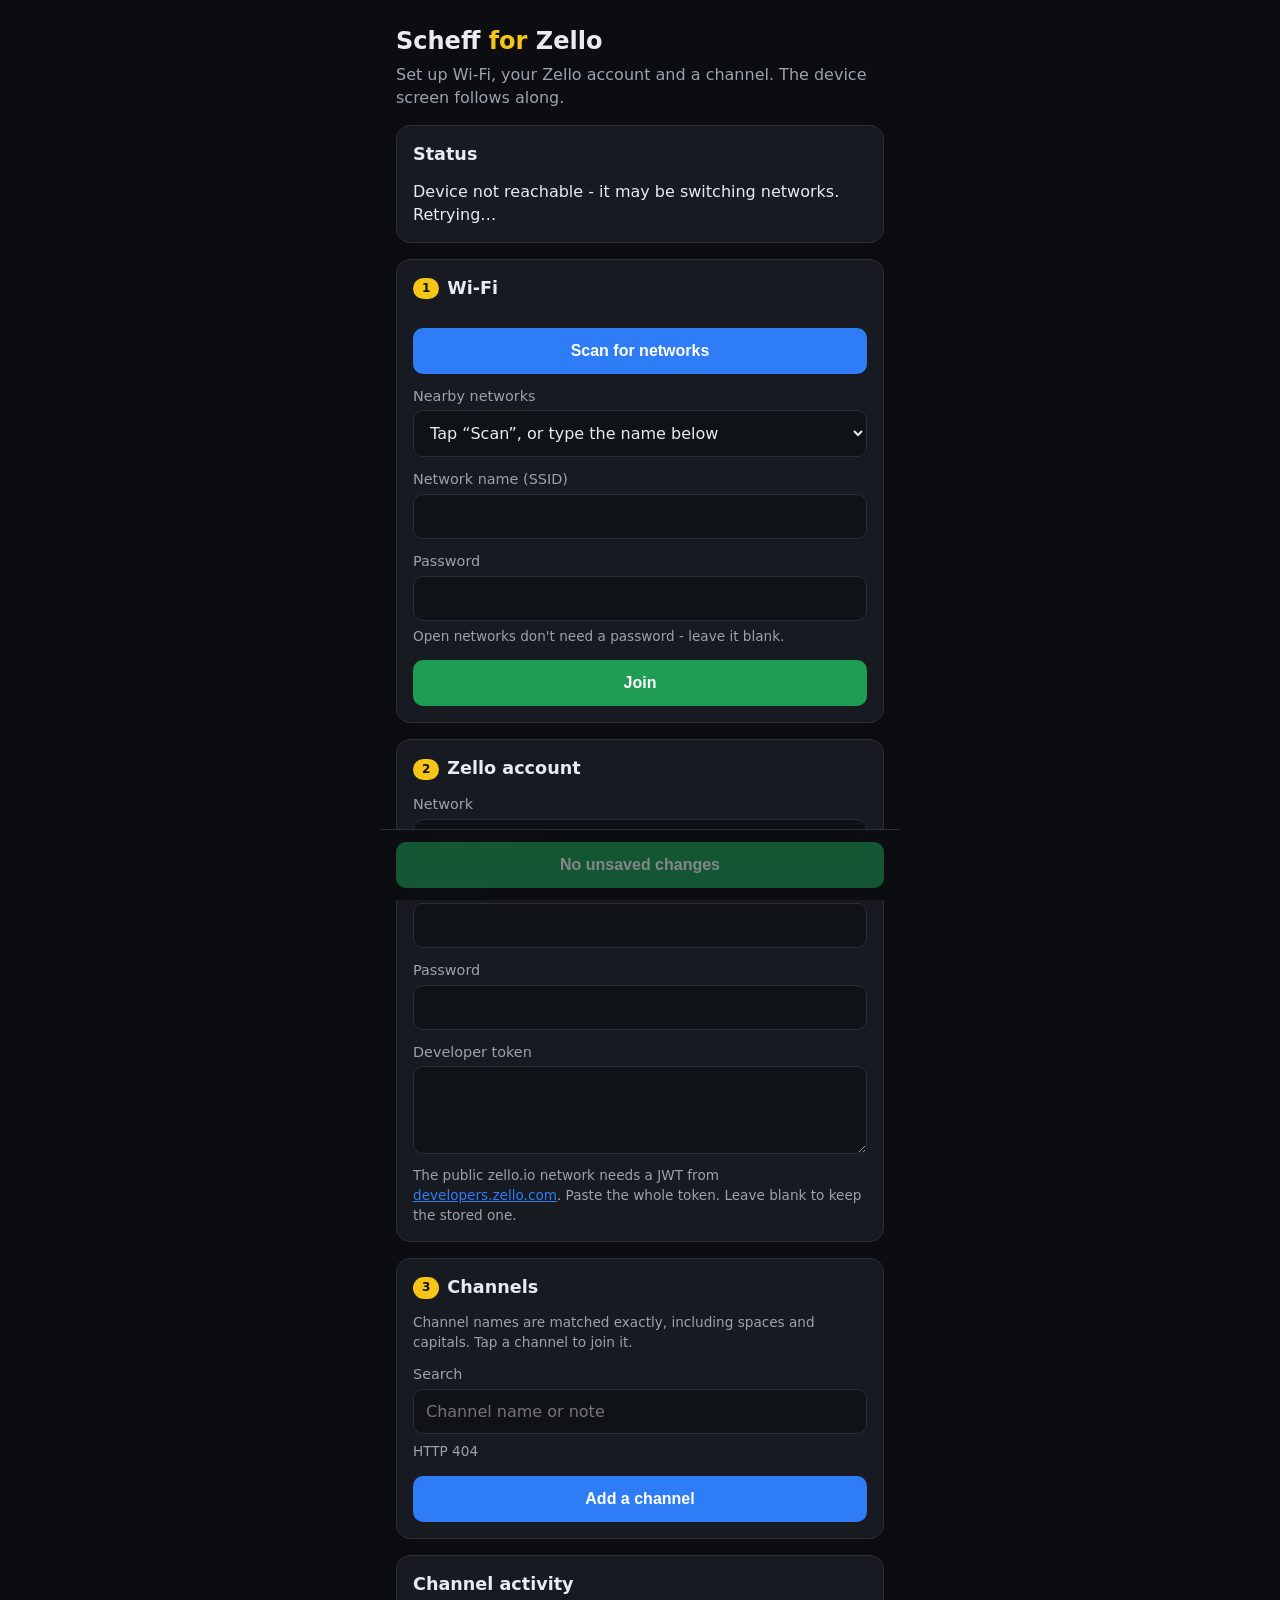
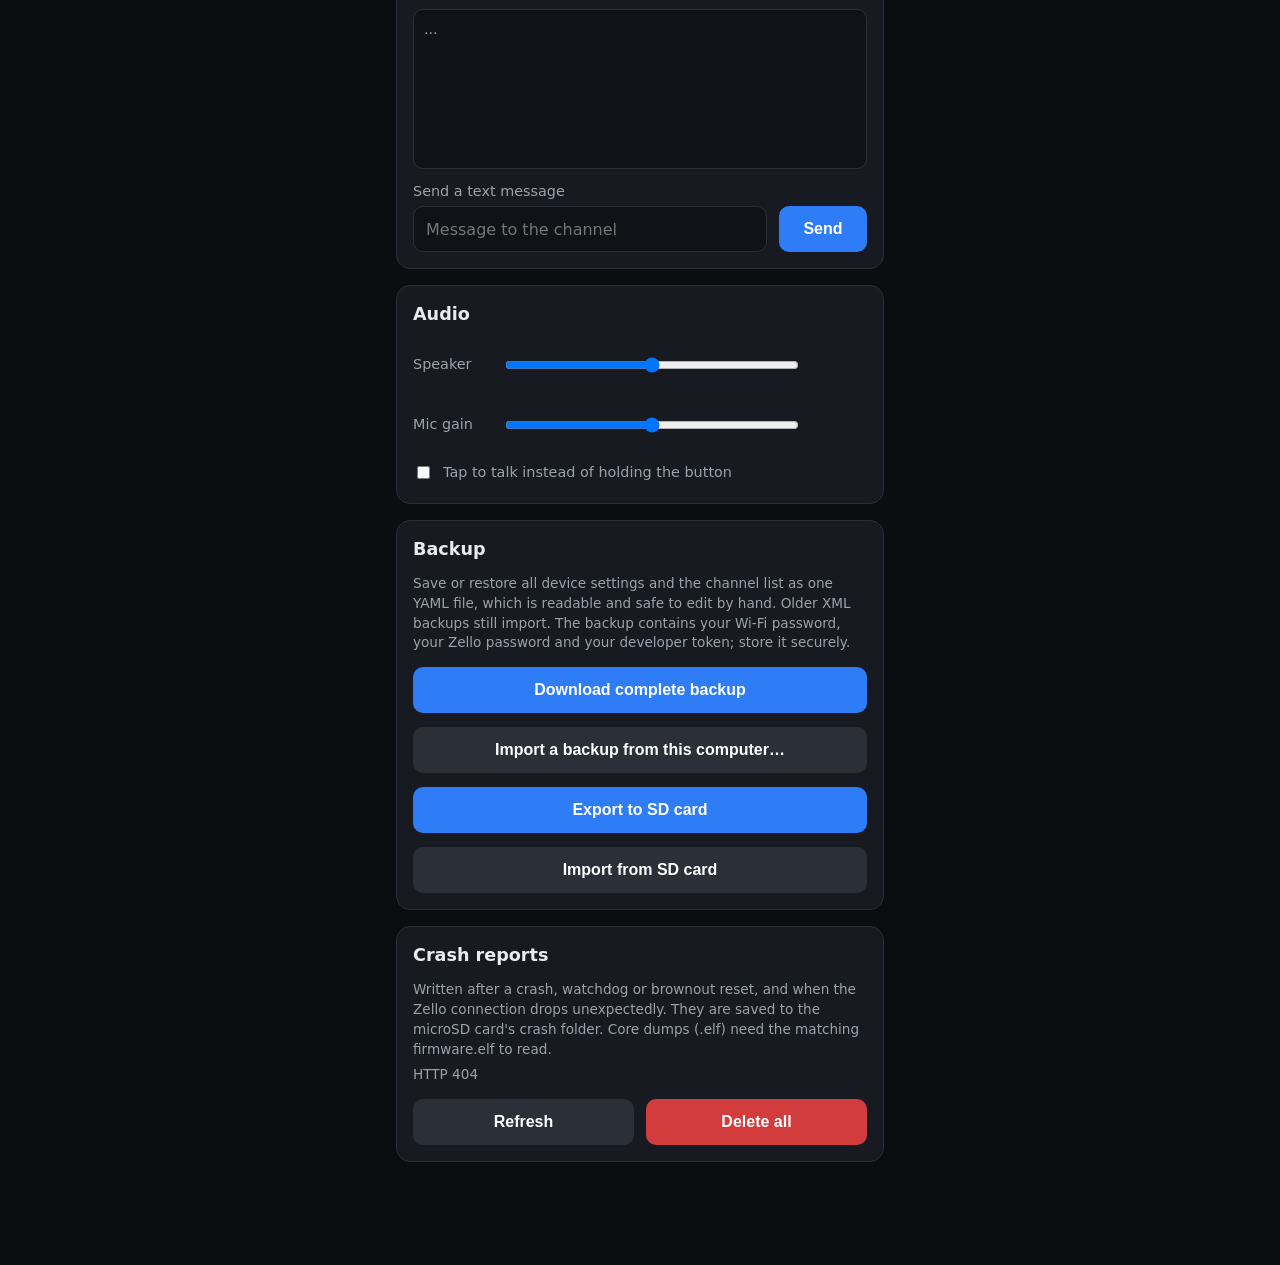
==== main/web/index.html @ 48be029a "Download and delete crash reports from the web config Co-authored-by: Copilot <223556219+Copilot@use" ====
<!doctype html>
<html lang="en">
<head>
<meta charset="utf-8">
<meta name="viewport" content="width=device-width,initial-scale=1">
<title>Scheff for Zello</title>
<style>
:root{--bg:#0b0d10;--panel:#171a20;--line:#2a2f38;--text:#e8ebef;--muted:#9aa3ad;--accent:#f5c518;--link:#2f7df6;--go:#1f9d55;--stop:#d23c3c;--warn:#e0a526}
*{box-sizing:border-box}
body{margin:0;background:var(--bg);color:var(--text);font:16px/1.45 system-ui,-apple-system,Segoe UI,Roboto,sans-serif}
main{max-width:520px;margin:0 auto;padding:16px}
h1{font-size:1.5rem;margin:.5rem 0 .25rem}
h1 span{color:var(--accent)}
h2{font-size:1.1rem;margin:0 0 .75rem;display:flex;gap:.5rem;align-items:center}
.sub{color:var(--muted);margin:0 0 1rem}
section{background:var(--panel);border:1px solid var(--line);border-radius:14px;padding:16px;margin:0 0 16px}
label{display:block;color:var(--muted);font-size:.9rem;margin:.75rem 0 .25rem}
input,select,textarea{width:100%;padding:12px;border-radius:10px;border:1px solid var(--line);background:#0f1216;color:var(--text);font-size:1rem;font-family:inherit}
textarea{min-height:88px;resize:vertical;font-family:ui-monospace,SFMono-Regular,Menlo,monospace;font-size:.85rem}
button{width:100%;padding:14px;margin-top:14px;border:0;border-radius:10px;font-size:1rem;font-weight:600;color:#fff;background:var(--link);cursor:pointer}
button.go{background:var(--go)}
button.plain{background:#2a2f38}
button.stop{background:var(--stop)}
button:disabled{opacity:.5;cursor:default}
.hint{color:var(--muted);font-size:.85rem;margin:.35rem 0 0}
.hint a{color:var(--link)}
.msg{margin-top:12px;padding:10px 12px;border-radius:10px;font-size:.95rem;display:none}
.msg.show{display:block}
.ok{background:#12351f;color:#7ee2a8}.err{background:#3a1515;color:#ff9b9b}.busy{background:#1b2740;color:#9cc2ff}
.step{font-size:.75rem;font-weight:700;color:#111;background:var(--accent);border-radius:99px;padding:2px 9px}
.done .step{background:var(--go);color:#fff}
.row{display:flex;justify-content:space-between;gap:12px;padding:4px 0;border-bottom:1px solid var(--line)}
.row:last-child{border:0}.row span:first-child{color:var(--muted)}
.chan{display:flex;justify-content:space-between;align-items:center;gap:10px;padding:10px 0;border-bottom:1px solid var(--line)}
.chan:last-child{border:0}.chan b{display:block}.chan small{color:var(--muted);display:block}
.chan button{width:auto;margin:0;padding:8px 14px;font-size:.9rem}
.chan .acts{display:flex;gap:8px;flex:none}
.chan button.star{background:none;border:1px solid var(--line);color:var(--muted);font-size:1.1rem;padding:6px 10px}
.chan button.star.on{color:var(--accent);border-color:var(--accent)}
.chan.fav b{color:var(--accent)}
.chan.cur{border-left:3px solid var(--accent);padding-left:8px}
#clist{margin-top:8px}
#cform{display:none;border-top:1px solid var(--line);margin-top:12px;padding-top:4px}
#log{background:#0f1216;border:1px solid var(--line);border-radius:10px;padding:10px;margin-top:8px;height:160px;overflow-y:auto;white-space:pre-wrap;font-size:.85rem;color:var(--muted)}
.two{display:flex;gap:12px}.two>*{flex:1}
.inline{display:flex;gap:10px;align-items:center;margin-top:14px}
.inline input[type=range]{flex:1}
.inline span{width:3.5rem;text-align:right;color:var(--muted);font-size:.9rem}
.check{display:flex;gap:10px;align-items:center;margin-top:14px;color:var(--muted);font-size:.9rem}
.check input{width:auto}
/* One Save for the account and audio, pinned to the bottom of the screen. */
#savebar{position:sticky;bottom:0;margin:0 -16px;padding:12px 16px calc(12px + env(safe-area-inset-bottom));background:rgba(11,13,16,.94);border-top:1px solid var(--line);backdrop-filter:blur(6px)}
#savebar button{margin-top:0}
#savebar .msg{margin:0 0 10px}
</style>
</head>
<body>
<main>
<h1>Scheff <span>for</span> Zello</h1>
<p class="sub">Set up Wi-Fi, your Zello account and a channel. The device screen follows along.</p>

<section id="s-status">
  <h2>Status</h2>
  <div id="status">Loading…</div>
</section>

<section id="s-wifi">
  <h2><span class="step">1</span> Wi-Fi</h2>
  <button id="scan" type="button">Scan for networks</button>
  <label for="nets">Nearby networks</label>
  <select id="nets"><option value="">Tap “Scan”, or type the name below</option></select>
  <label for="ssid">Network name (SSID)</label>
  <input id="ssid" maxlength="32" autocapitalize="off" autocomplete="off">
  <label for="wpass">Password</label>
  <input id="wpass" maxlength="64" autocapitalize="off" autocomplete="off">
  <p class="hint">Open networks don't need a password - leave it blank.</p>
  <button id="join" class="go" type="button">Join</button>
  <div id="wmsg" class="msg"></div>
</section>

<section id="s-acct">
  <h2><span class="step">2</span> Zello account</h2>
  <label for="network">Network</label>
  <select id="network">
    <option value="consumer">Zello (zello.io)</option>
    <option value="work">Zello Work</option>
  </select>
  <label for="user">Username</label>
  <input id="user" maxlength="32" autocapitalize="off" autocomplete="username">
  <label for="apass">Password</label>
  <input id="apass" type="password" maxlength="64" autocapitalize="off" autocomplete="current-password">
  <div id="tokwrap">
    <label for="token">Developer token</label>
    <textarea id="token" maxlength="1023" autocapitalize="off" autocomplete="off" spellcheck="false"></textarea>
    <p class="hint">The public zello.io network needs a JWT from
      <a href="https://developers.zello.com" target="_blank" rel="noreferrer">developers.zello.com</a>.
      Paste the whole token. Leave blank to keep the stored one.</p>
  </div>
  <div id="workwrap">
    <label for="wnet">Zello Work network name</label>
    <input id="wnet" maxlength="47" autocapitalize="off" autocomplete="off" placeholder="the subdomain of your network">
  </div>
</section>

<section id="s-chan">
  <h2><span class="step">3</span> Channels</h2>
  <p class="hint">Channel names are matched exactly, including spaces and capitals. Tap a channel to join it.</p>
  <label for="q">Search</label>
  <input id="q" type="search" maxlength="24" autocomplete="off" placeholder="Channel name or note">
  <div id="clist"></div>
  <button id="add" type="button">Add a channel</button>
  <div id="cform">
    <h2 id="cftitle">Edit channel</h2>
    <label for="f-name">Channel name</label>
    <input id="f-name" maxlength="64" autocapitalize="off" autocomplete="off" placeholder="e.g. My Channel">
    <label for="f-desc">Note (optional)</label>
    <input id="f-desc" maxlength="63" placeholder="Only shown here">
    <p class="hint">Save at the bottom of the page keeps it; Close drops the change.</p>
    <button id="f-del" class="stop" type="button">Delete</button>
  </div>
  <div id="cmsg" class="msg"></div>
</section>

<section id="s-live">
  <h2>Channel activity</h2>
  <div id="log">…</div>
  <label for="text">Send a text message</label>
  <div class="two">
    <input id="text" maxlength="200" placeholder="Message to the channel">
    <button id="send" type="button" style="margin-top:0;flex:0 0 5.5rem">Send</button>
  </div>
  <div id="lmsg" class="msg"></div>
</section>

<section id="s-audio">
  <h2>Audio</h2>
  <div class="inline"><label for="vol" style="margin:0;width:5rem">Speaker</label><input id="vol" type="range" min="0" max="100"><span id="volv"></span></div>
  <div class="inline"><label for="gain" style="margin:0;width:5rem">Mic gain</label><input id="gain" type="range" min="0" max="42"><span id="gainv"></span></div>
  <label class="check"><input id="latch" type="checkbox"> Tap to talk instead of holding the button</label>
</section>

<section id="s-backup">
  <h2>Backup</h2>
  <p class="hint">Save or restore all device settings and the channel list as one YAML file, which is readable and safe to edit by hand. Older XML backups still import. The backup contains your Wi-Fi password, your Zello password and your developer token; store it securely.</p>
  <button id="dl" type="button">Download complete backup</button>
  <button id="up" class="plain" type="button">Import a backup from this computer…</button>
  <input id="upfile" type="file" accept=".yaml,.yml,.xml,application/yaml,text/yaml,application/xml,text/xml" hidden>
  <button id="sdx" type="button">Export to SD card</button>
  <button id="sdi" class="plain" type="button">Import from SD card</button>
  <div id="bmsg" class="msg"></div>
</section>

<section id="s-crash">
  <h2>Crash reports</h2>
  <p class="hint">Written after a crash, watchdog or brownout reset, and when the Zello connection drops unexpectedly. They are saved to the microSD card's crash folder. Core dumps (.elf) need the matching firmware.elf to read.</p>
  <div id="crashinfo"></div>
  <div id="crashlist"></div>
  <div class="two">
    <button id="crashref" class="plain" type="button">Refresh</button>
    <button id="crashdel" class="stop" type="button">Delete all</button>
  </div>
  <div id="xmsg" class="msg"></div>
</section>
<div id="savebar">
  <div id="smsg" class="msg"></div>
  <button id="save" class="go" type="button" disabled>No unsaved changes</button>
</div>
</main>
<script>
const $=id=>document.getElementById(id);
let joining=false,filled=false,audioFilled=false;
// Unsaved edits per group: Save sends only those, so a volume change does not
// make the device sign in to Zello again.
const dirty={account:false,audio:false,channel:false};
function restored(j,where){
  const parts=[];
  if(j.settings)parts.push('all settings');
  if(j.channels)parts.push(j.count+' channels');
  return (parts.length?'Restored '+parts.join(' and '):'Nothing changed')+(where||'')+'.'+
    (j.settings&&!j.channels?' The channel list was left as it was.':'')+
    (!j.settings&&j.channels?' Settings were left as they were.':'');
}
function msg(el,cls,text){el.className='msg show '+cls;el.textContent=text}
function row(k,v){return '<div class="row"><span>'+k+'</span><span>'+v+'</span></div>'}
function esc(s){return String(s).replace(/[&<>"]/g,c=>({'&':'&amp;','<':'&lt;','>':'&gt;','"':'&quot;'}[c]))}
async function api(path,body){
  const r=await fetch(path,body?{method:'POST',headers:{'Content-Type':'application/json'},body:JSON.stringify(body)}:{});
  const j=await r.json().catch(()=>({}));
  if(!r.ok) throw new Error(j.error||('HTTP '+r.status));
  return j;
}
const ZSTATE={offline:'offline',connecting:'connecting…',signing_in:'signing in…',online:'online',failed:'sign-in failed'};
function showNetworkFields(){
  const work=$('network').value==='work';
  $('tokwrap').style.display=work?'none':'block';
  $('workwrap').style.display=work?'block':'none';
}
$('network').onchange=showNetworkFields;
async function refresh(){
  let s;
  try{s=await api('/api/status')}catch(e){$('status').textContent='Device not reachable - it may be switching networks. Retrying…';return}
  const w=s.wifi,a=s.account,z=s.zello;
  $('status').innerHTML=
    row('Wi-Fi',w.connected?esc(w.ssid)+' ('+esc(w.ip)+')':(w.ssid?'connecting to '+esc(w.ssid)+'…':'not set up'))+
    row('Account',a.username?esc(a.username)+' on '+(a.network==='work'?'Zello Work':'zello.io'):'not set')+
    row('Zello',ZSTATE[z.state]+(z.error&&z.state!=='online'?' - '+esc(z.error):''))+
    row('Channel',z.channel?esc(z.channel)+(z.state==='online'?' ('+z.users_online+' listening)':''):'none')+
    row('Talking',z.talking?'you are transmitting':z.receiving?esc(z.talker)+' is talking':'nobody')+
    row('Channels saved',s.channels)+
    (s.ap.active?row('Setup hotspot',esc(s.ap.ssid)):'');
  $('s-wifi').classList.toggle('done',!!w.ssid);
  $('s-acct').classList.toggle('done',!!(a.username&&a.has_password&&(a.network==='work'?a.work_network:a.has_token)));
  $('s-chan').classList.toggle('done',!!z.channel);
  if(!filled&&!dirty.account){
    filled=true;
    if(w.ssid)$('ssid').value=w.ssid;
    $('network').value=a.network;$('user').value=a.username||'';$('wnet').value=a.work_network||'';
    if(a.has_password)$('apass').placeholder='(saved - leave blank to keep)';
    if(a.has_token)$('token').placeholder='(saved - leave blank to keep)';
    showNetworkFields();
  }
  if(!audioFilled&&!dirty.audio){
    audioFilled=true;
    $('vol').value=s.audio.volume;$('volv').textContent=s.audio.volume+'%';
    $('gain').value=s.audio.mic_gain;$('gainv').textContent=s.audio.mic_gain+' dB';
    $('latch').checked=s.audio.ptt_latch;
  }
  const j=s.join;
  if(j.state==='joining'){msg($('wmsg'),'busy','Connecting to '+j.ssid+'…')}
  else if(joining&&j.state==='ok'){joining=false;msg($('wmsg'),'ok','Connected! The device is restarting. Reconnect to your Wi-Fi, then open http://'+w.ip)}
  else if(joining&&j.state==='failed'){joining=false;msg($('wmsg'),'err',j.msg)}
  $('join').disabled=j.state==='joining';
}
async function refreshLog(){
  try{const j=await api('/api/log');
    const el=$('log'),bottom=el.scrollTop+el.clientHeight>=el.scrollHeight-8;
    el.textContent=j.log||'Channel activity shows up here.';
    if(bottom)el.scrollTop=el.scrollHeight;
  }catch(e){}
}
$('scan').onclick=async()=>{
  const b=$('scan');b.disabled=true;b.textContent='Scanning…';
  try{
    const nets=await api('/api/scan'),sel=$('nets');
    sel.innerHTML='<option value="">'+nets.length+' networks found - choose one</option>'+
      nets.map(n=>'<option value="'+esc(n.ssid)+'">'+esc(n.ssid)+' ('+n.rssi+' dBm, '+(n.secure?'secured':'open')+')</option>').join('');
  }catch(e){alert('Scan failed: '+e.message)}
  b.disabled=false;b.textContent='Scan again';
};
$('nets').onchange=e=>{if(e.target.value){$('ssid').value=e.target.value;$('wpass').value='';$('wpass').focus()}};
$('join').onclick=async()=>{
  const ssid=$('ssid').value.trim();
  if(!ssid){msg($('wmsg'),'err','Enter a network name first, or scan.');return}
  try{await api('/api/wifi',{ssid,pass:$('wpass').value});joining=true;msg($('wmsg'),'busy','Connecting to '+ssid+'…')}
  catch(e){msg($('wmsg'),'err',e.message)}
};
// ---- save ----
function saveButton(){
  const any=dirty.account||dirty.audio||dirty.channel,b=$('save');
  b.disabled=!any;b.textContent=any?'Save settings':'No unsaved changes';
}
function markDirty(group){dirty[group]=true;$('smsg').className='msg';saveButton()}
function markClean(){dirty.account=dirty.audio=dirty.channel=false;saveButton()}
['network','user','apass','token','wnet'].forEach(id=>{$(id).addEventListener('input',()=>markDirty('account'));
  $(id).addEventListener('change',()=>markDirty('account'))});
$('save').onclick=async()=>{
  const b=$('save');
  const cname=$('f-name').value.trim();
  if(dirty.channel&&!cname){msg($('smsg'),'err','Give the channel a name, or close it.');$('f-name').focus();return}
  b.disabled=true;b.textContent='Saving…';
  const done=[];
  try{
    if(dirty.audio){
      await api('/api/audio',{volume:+$('vol').value,mic_gain:+$('gain').value,ptt_latch:$('latch').checked});
      dirty.audio=false;done.push('Audio saved.');
    }
    if(dirty.account){
      await api('/api/account',{network:$('network').value,username:$('user').value.trim(),password:$('apass').value,
        auth_token:$('token').value.trim(),work_network:$('wnet').value.trim()});
      dirty.account=false;done.push('Account saved; the device is signing in to Zello.');
      $('apass').value='';$('token').value='';filled=false;
    }
    if(dirty.channel){
      const isNew=!editing;
      await api('/api/channels',{orig_name:editing?editing.name:'',name:cname,desc:$('f-desc').value.trim()});
      // Adding one by hand means you want to be in it.
      if(isNew)await api('/api/channels/join',{name:cname});
      dirty.channel=false;done.push((isNew?'Added and joining ':'Saved channel ')+cname+'.');
      closeForm();$('q').value='';loadChannels();
    }
    markClean();msg($('smsg'),'ok',done.join(' '));refresh();
  }catch(e){
    // Whatever did save is no longer dirty; the rest stays for another try.
    msg($('smsg'),'err',(done.length?done.join(' ')+' ':'')+e.message);
    b.disabled=false;b.textContent='Save settings';
  }
};
// ---- channels ----
// The channel form is open for `editing` (null: a new channel) while formOpen.
let channels=[],editing=null,formOpen=false;
function renderChannels(){
  const q=$('q').value.trim();
  $('clist').innerHTML=channels.length?channels.map((c,i)=>
      '<div class="chan'+(c.favorite?' fav':'')+(c.current?' cur':'')+'"><div><b>'+esc(c.name)+'</b><small>'+
      (c.current?'current channel':c.favorite?'favorite':'channel')+(c.uses?' - joined '+c.uses+'&times;':'')+
      (c.desc?' - '+esc(c.desc):'')+'</small></div><div class="acts">'+
      '<button class="star'+(c.favorite?' on':'')+'" data-f="'+i+'" type="button" title="'+(c.favorite?'Unfavorite':'Favorite')+'">'+
      (c.favorite?'&#9733;':'&#9734;')+'</button>'+
      '<button class="go" data-j="'+i+'" type="button">Join</button>'+
      '<button class="plain" data-i="'+i+'" type="button">'+(formOpen&&editing&&editing.name===c.name?'Close':'Edit')+
      '</button></div></div>').join('')
    :'<p class="hint">'+(q?'No channels match “'+esc(q)+'”.':'No channels yet. Tap “Add a channel”.')+'</p>';
}
async function loadChannels(){
  const q=$('q').value.trim();
  $('clist').innerHTML='<p class="hint">Loading…</p>';
  try{channels=await api('/api/channels'+(q?'?q='+encodeURIComponent(q):''))}
  catch(e){$('clist').innerHTML='<p class="hint">'+esc(e.message)+'</p>';return}
  renderChannels();
}
function openForm(c){
  editing=c;formOpen=true;$('cform').style.display='block';$('cftitle').textContent=c?'Edit channel':'New channel';
  $('f-name').value=c?c.name:'';$('f-desc').value=c?c.desc:'';
  $('f-del').style.display=c?'block':'none';$('cmsg').className='msg';$('f-name').focus();
  dirty.channel=!c;saveButton();  // a new channel is unsaved from the start
  $('add').textContent=c?'Add a channel':'Close';renderChannels();
}
// Closing drops whatever the form held.
function closeForm(){
  editing=null;formOpen=false;$('cform').style.display='none';
  dirty.channel=false;saveButton();$('add').textContent='Add a channel';renderChannels();
}
['f-name','f-desc'].forEach(id=>$(id).addEventListener('input',()=>markDirty('channel')));
$('clist').onclick=async e=>{
  const edit=e.target.closest('button[data-i]');
  if(edit){const c=channels[+edit.dataset.i];(formOpen&&editing&&editing.name===c.name)?closeForm():openForm(c);return}
  const join=e.target.closest('button[data-j]');
  if(join){
    const c=channels[+join.dataset.j];
    try{await api('/api/channels/join',{name:c.name});msg($('cmsg'),'ok','Joining '+c.name+'…');refresh();loadChannels()}
    catch(err){msg($('cmsg'),'err',err.message)}
    return;
  }
  const fav=e.target.closest('button[data-f]');if(!fav)return;
  const c=channels[+fav.dataset.f];
  try{await api('/api/channels/favorite',{name:c.name,favorite:!c.favorite});loadChannels()}
  catch(err){msg($('cmsg'),'err',err.message)}
};
let qTimer;
$('q').oninput=()=>{clearTimeout(qTimer);qTimer=setTimeout(()=>{closeForm();loadChannels()},300)};
$('add').onclick=()=>(formOpen&&!editing)?closeForm():openForm(null);
$('f-del').onclick=async()=>{
  if(!editing||!confirm('Delete '+editing.name+' from your channels?'))return;
  try{await api('/api/channels/delete',{name:editing.name});msg($('cmsg'),'ok','Deleted '+editing.name+'.');closeForm();loadChannels()}
  catch(e){msg($('cmsg'),'err',e.message)}
};
// ---- text ----
async function sendText(){
  const text=$('text').value.trim();
  if(!text)return;
  try{await api('/api/text',{text});$('text').value='';$('lmsg').className='msg';refreshLog()}
  catch(e){msg($('lmsg'),'err',e.message)}
}
$('send').onclick=sendText;
$('text').onkeydown=e=>{if(e.key==='Enter')sendText()};
// ---- audio ----
$('vol').oninput=()=>{$('volv').textContent=$('vol').value+'%';markDirty('audio')};
$('gain').oninput=()=>{$('gainv').textContent=$('gain').value+' dB';markDirty('audio')};
$('latch').onchange=()=>markDirty('audio');
// ---- backup ----
$('dl').onclick=()=>{location.href='/api/export'};
$('up').onclick=()=>$('upfile').click();
$('upfile').onchange=async e=>{
  const f=e.target.files[0];e.target.value='';
  if(!f||!confirm('Restore settings and replace the channel list from '+f.name+'?'))return;
  msg($('bmsg'),'busy','Importing '+f.name+'…');
  try{const r=await fetch('/api/import',{method:'POST',headers:{'Content-Type':'application/yaml'},body:await f.text()});
    const j=await r.json();if(!r.ok)throw new Error(j.error||'Import failed');
    const done=restored(j);
    msg($('bmsg'),'ok',done+(j.reconnecting?' The device is reconnecting to the restored Wi-Fi network.':''));
    markClean();filled=false;audioFilled=false;refresh();loadChannels()}
  catch(e){msg($('bmsg'),'err',e.message)}
};
$('sdx').onclick=async()=>{
  msg($('bmsg'),'busy','Writing to the SD card…');
  try{const j=await api('/api/sd/export',{});msg($('bmsg'),'ok','Exported all settings and '+j.count+' channels to '+j.path+' on the SD card.')}
  catch(e){msg($('bmsg'),'err',e.message)}
};
$('sdi').onclick=async()=>{
  if(!confirm('Restore settings and replace the channel list from the SD card backup?'))return;
  msg($('bmsg'),'busy','Reading the SD card…');
  try{const j=await api('/api/sd/import',{});
    const done=restored(j,' from the SD card');
    msg($('bmsg'),'ok',done+(j.reconnecting?' The device is reconnecting to the restored Wi-Fi network.':''));
    markClean();filled=false;audioFilled=false;refresh();loadChannels()}
  catch(e){msg($('bmsg'),'err',e.message)}
};
// ---- crash reports ----
async function loadCrash(){
  $('crashlist').innerHTML='<p class="hint">Loading…</p>';
  try{const j=await api('/api/crash');
    $('crashinfo').innerHTML=row('Last reset',esc(j.last_reset));
    const files=j.files.sort((a,b)=>b.name.localeCompare(a.name));
    $('crashlist').innerHTML=files.length?files.map(f=>
      '<div class="chan"><div><b>'+esc(f.name)+'</b><small>'+(f.size>=1024?Math.round(f.size/1024)+' KB':f.size+' bytes')+'</small></div><div class="acts">'+
      '<a href="/api/crash/file?name='+encodeURIComponent(f.name)+'" download="'+esc(f.name)+'"><button class="go" type="button">Download</button></a>'+
      '</div></div>').join(''):'<p class="hint">'+(j.sd?'No reports.':'No microSD card found.')+'</p>';
  }catch(e){$('crashlist').innerHTML='<p class="hint">'+esc(e.message)+'</p>'}
}
$('crashref').onclick=loadCrash;
$('crashdel').onclick=async()=>{
  if(!confirm('Delete every crash report?'))return;
  try{const j=await api('/api/crash/delete',{});msg($('xmsg'),'ok','Deleted '+j.deleted+' file'+(j.deleted===1?'':'s')+'.');loadCrash()}
  catch(e){msg($('xmsg'),'err',e.message)}
};
showNetworkFields();
loadChannels();
loadCrash();
refresh();setInterval(refresh,2000);
refreshLog();setInterval(refreshLog,2000);
</script>
</body>
</html>
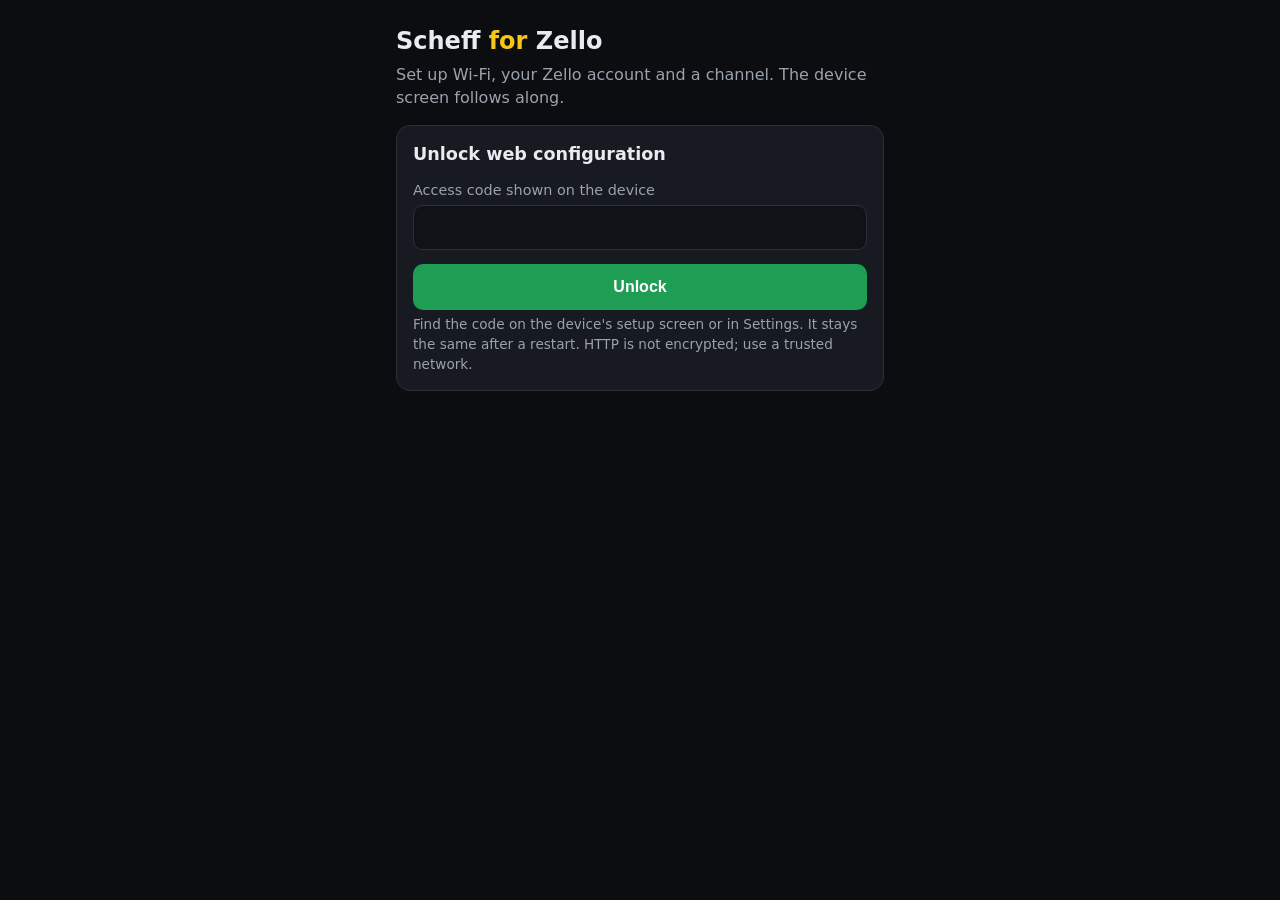
==== commit 2393a524: "Settings: atomic updates and durable storage; web config hardening Settings change through settings_" ====
--- a/main/web/index.html
+++ b/main/web/index.html
@@ -59,6 +59,20 @@
 <h1>Scheff <span>for</span> Zello</h1>
 <p class="sub">Set up Wi-Fi, your Zello account and a channel. The device screen follows along.</p>
 
+<section id="access">
+  <h2>Unlock web configuration</h2>
+  <form id="unlock-form">
+    <label for="access-code">Access code shown on the device</label>
+    <input id="access-code" type="password" inputmode="numeric" minlength="10" maxlength="10"
+      pattern="[0-9]{10}" autocomplete="current-password" required>
+    <button id="unlock" class="go" type="submit">Unlock</button>
+  </form>
+  <div id="access-msg" class="msg"></div>
+  <p class="hint">Find the code on the device's setup screen or in Settings. It stays the same after a restart.
+    HTTP is not encrypted; use a trusted network.</p>
+</section>
+<div id="config" hidden>
+<button id="lock" class="plain" type="button">Lock web configuration</button>
 <section id="s-status">
   <h2>Status</h2>
   <div id="status">Loading…</div>
@@ -115,7 +129,8 @@
     <input id="f-name" maxlength="64" autocapitalize="off" autocomplete="off" placeholder="e.g. My Channel">
     <label for="f-desc">Note (optional)</label>
     <input id="f-desc" maxlength="63" placeholder="Only shown here">
-    <p class="hint">Save at the bottom of the page keeps it; Close drops the change.</p>
+    <button id="f-save" class="go" type="button">Save channel</button>
+    <p class="hint">Close drops the change.</p>
     <button id="f-del" class="stop" type="button">Delete</button>
   </div>
   <div id="cmsg" class="msg"></div>
@@ -165,13 +180,16 @@
   <div id="smsg" class="msg"></div>
   <button id="save" class="go" type="button" disabled>No unsaved changes</button>
 </div>
+</div>
 </main>
 <script>
 const $=id=>document.getElementById(id);
-let joining=false,filled=false,audioFilled=false;
+let joining=false,filled=false,audioFilled=false,saving=false,wifiEdited=false;
+let locked=false;
 // Unsaved edits per group: Save sends only those, so a volume change does not
 // make the device sign in to Zello again.
 const dirty={account:false,audio:false,channel:false};
+const revision={account:0,audio:0,channel:0};
 function restored(j,where){
   const parts=[];
   if(j.settings)parts.push('all settings');
@@ -183,12 +201,44 @@
 function msg(el,cls,text){el.className='msg show '+cls;el.textContent=text}
 function row(k,v){return '<div class="row"><span>'+k+'</span><span>'+v+'</span></div>'}
 function esc(s){return String(s).replace(/[&<>"]/g,c=>({'&':'&amp;','<':'&lt;','>':'&gt;','"':'&quot;'}[c]))}
+function textError(value,max,label){
+  if(value.includes('\0'))return label+' cannot contain a NUL character.';
+  return new TextEncoder().encode(value).length>max?label+' must fit in '+max+' UTF-8 bytes.':'';
+}
+function setLocked(value){
+  locked=value;
+  $('access').hidden=!value;
+  $('config').hidden=value;
+}
+async function webRequest(path,options={}){
+  const r=await fetch(path,{credentials:'same-origin',...options});
+  if(r.status===401)setLocked(true);
+  return r;
+}
 async function api(path,body){
-  const r=await fetch(path,body?{method:'POST',headers:{'Content-Type':'application/json'},body:JSON.stringify(body)}:{});
+  const r=await webRequest(path,body?{method:'POST',headers:{'Content-Type':'application/json'},body:JSON.stringify(body)}:{});
   const j=await r.json().catch(()=>({}));
   if(!r.ok) throw new Error(j.error||('HTTP '+r.status));
   return j;
 }
+$('unlock-form').onsubmit=async e=>{
+  e.preventDefault();
+  $('unlock').disabled=true;
+  try{
+    await api('/api/unlock',{code:$('access-code').value});
+    $('access-code').value='';$('access-msg').className='msg';
+    setLocked(false);
+    await refresh();loadChannels();loadCrash();refreshLog();
+  }catch(err){msg($('access-msg'),'err',err.message)}
+  finally{$('unlock').disabled=false}
+};
+$('lock').onclick=async()=>{
+  try{
+    await api('/api/lock',{});
+    $('apass').value=$('token').value=$('wpass').value='';
+    setLocked(true);
+  }catch(err){msg($('smsg'),'err',err.message)}
+};
 const ZSTATE={offline:'offline',connecting:'connecting…',signing_in:'signing in…',online:'online',failed:'sign-in failed'};
 function showNetworkFields(){
   const work=$('network').value==='work';
@@ -196,12 +246,32 @@
   $('workwrap').style.display=work?'block':'none';
 }
 $('network').onchange=showNetworkFields;
+// The CardputerZero's OS owns its Wi-Fi, and its backups live in a folder.
+let osWifi=false,sdOn='on the SD card',sdFrom='from the SD card',deviceApplied=false;
+function applyDevice(d){
+  if(deviceApplied)return;
+  deviceApplied=true;
+  osWifi=!!d.os_wifi;sdOn=d.storage_on||sdOn;sdFrom=d.storage_from||sdFrom;
+  if(osWifi){
+    $('s-wifi').hidden=true;
+    document.querySelectorAll('.step').forEach(e=>{const n=+e.textContent;if(n>1)e.textContent=n-1});
+    document.querySelector('.sub').textContent='Set up your Zello account and a channel. The device screen follows along.';
+  }
+  if(!d.crash_reports)$('s-crash').hidden=true;
+  $('sdx').textContent='Export '+sdOn.replace(/^on /,'to ').replace(/^in /,'to ');
+  $('sdi').textContent='Import '+sdFrom;
+}
 async function refresh(){
+  if(locked)return;
+  const observed={...revision};
   let s;
   try{s=await api('/api/status')}catch(e){$('status').textContent='Device not reachable - it may be switching networks. Retrying…';return}
+  setLocked(false);
   const w=s.wifi,a=s.account,z=s.zello;
+  if(s.device)applyDevice(s.device);
   $('status').innerHTML=
-    row('Wi-Fi',w.connected?esc(w.ssid)+' ('+esc(w.ip)+')':(w.ssid?'connecting to '+esc(w.ssid)+'…':'not set up'))+
+    (osWifi?row('Network',w.connected?esc(w.ip):'not connected'):
+     row('Wi-Fi',w.connected?esc(w.ssid)+' ('+esc(w.ip)+')':(w.ssid?'connecting to '+esc(w.ssid)+'…':'not set up')))+
     row('Account',a.username?esc(a.username)+' on '+(a.network==='work'?'Zello Work':'zello.io'):'not set')+
     row('Zello',ZSTATE[z.state]+(z.error&&z.state!=='online'?' - '+esc(z.error):''))+
     row('Channel',z.channel?esc(z.channel)+(z.state==='online'?' ('+z.users_online+' listening)':''):'none')+
@@ -211,15 +281,15 @@
   $('s-wifi').classList.toggle('done',!!w.ssid);
   $('s-acct').classList.toggle('done',!!(a.username&&a.has_password&&(a.network==='work'?a.work_network:a.has_token)));
   $('s-chan').classList.toggle('done',!!z.channel);
-  if(!filled&&!dirty.account){
+  if(!filled&&!dirty.account&&observed.account===revision.account){
     filled=true;
-    if(w.ssid)$('ssid').value=w.ssid;
+    if(w.ssid&&!wifiEdited)$('ssid').value=w.ssid;
     $('network').value=a.network;$('user').value=a.username||'';$('wnet').value=a.work_network||'';
     if(a.has_password)$('apass').placeholder='(saved - leave blank to keep)';
     if(a.has_token)$('token').placeholder='(saved - leave blank to keep)';
     showNetworkFields();
   }
-  if(!audioFilled&&!dirty.audio){
+  if(!audioFilled&&!dirty.audio&&observed.audio===revision.audio){
     audioFilled=true;
     $('vol').value=s.audio.volume;$('volv').textContent=s.audio.volume+'%';
     $('gain').value=s.audio.mic_gain;$('gainv').textContent=s.audio.mic_gain+' dB';
@@ -232,6 +302,7 @@
   $('join').disabled=j.state==='joining';
 }
 async function refreshLog(){
+  if(locked)return;
   try{const j=await api('/api/log');
     const el=$('log'),bottom=el.scrollTop+el.clientHeight>=el.scrollHeight-8;
     el.textContent=j.log||'Channel activity shows up here.';
@@ -247,57 +318,85 @@
   }catch(e){alert('Scan failed: '+e.message)}
   b.disabled=false;b.textContent='Scan again';
 };
-$('nets').onchange=e=>{if(e.target.value){$('ssid').value=e.target.value;$('wpass').value='';$('wpass').focus()}};
+$('ssid').addEventListener('input',()=>{wifiEdited=true});
+$('nets').onchange=e=>{if(e.target.value){wifiEdited=true;$('ssid').value=e.target.value;$('wpass').value='';$('wpass').focus()}};
 $('join').onclick=async()=>{
-  const ssid=$('ssid').value.trim();
+  const ssid=$('ssid').value;
   if(!ssid){msg($('wmsg'),'err','Enter a network name first, or scan.');return}
+  const error=textError(ssid,32,'The network name')||textError($('wpass').value,64,'The Wi-Fi password');
+  if(error){msg($('wmsg'),'err',error);return}
   try{await api('/api/wifi',{ssid,pass:$('wpass').value});joining=true;msg($('wmsg'),'busy','Connecting to '+ssid+'…')}
   catch(e){msg($('wmsg'),'err',e.message)}
 };
 // ---- save ----
 function saveButton(){
   const any=dirty.account||dirty.audio||dirty.channel,b=$('save');
-  b.disabled=!any;b.textContent=any?'Save settings':'No unsaved changes';
-}
-function markDirty(group){dirty[group]=true;$('smsg').className='msg';saveButton()}
-function markClean(){dirty.account=dirty.audio=dirty.channel=false;saveButton()}
+  b.disabled=saving||!any;b.textContent=saving?'Saving…':any?'Save settings':'No unsaved changes';
+  $('up').disabled=$('sdi').disabled=saving;
+  $('f-save').disabled=saving||!dirty.channel;
+}
+function markDirty(group){revision[group]++;dirty[group]=true;$('smsg').className='msg';saveButton()}
+function acknowledge(group,submitted){
+  if(revision[group]!==submitted)return false;
+  dirty[group]=false;revision[group]++;
+  return true;
+}
 ['network','user','apass','token','wnet'].forEach(id=>{$(id).addEventListener('input',()=>markDirty('account'));
   $(id).addEventListener('change',()=>markDirty('account'))});
-$('save').onclick=async()=>{
-  const b=$('save');
-  const cname=$('f-name').value.trim();
-  if(dirty.channel&&!cname){msg($('smsg'),'err','Give the channel a name, or close it.');$('f-name').focus();return}
-  b.disabled=true;b.textContent='Saving…';
+// Saves the dirty groups among `groups`, reporting in `out`: the page's Save
+// takes everything, the channel form's own button just the channel.
+async function save(groups,out){
+  if(saving)return;
+  const want=g=>dirty[g]&&groups.includes(g);
+  const cname=$('f-name').value;
+  if(want('channel')&&!cname){msg(out,'err','Give the channel a name, or close it.');$('f-name').focus();return}
+  const error=want('channel')&&(textError(cname,64,'The channel name')||textError($('f-desc').value,63,'The note'));
+  if(error){msg(out,'err',error);return}
+  const submitted={...revision},session=formSession,isNew=!editing,query=$('q').value;
+  const pending={
+    audio:want('audio')?{volume:+$('vol').value,mic_gain:+$('gain').value,ptt_latch:$('latch').checked}:null,
+    account:want('account')?{network:$('network').value,username:$('user').value.trim(),password:$('apass').value,
+      auth_token:$('token').value.trim(),work_network:$('wnet').value.trim()}:null,
+    channel:want('channel')?{orig_name:editing?editing.name:'',name:cname,desc:$('f-desc').value.trim()}:null
+  };
+  saving=true;saveButton();
   const done=[];
   try{
-    if(dirty.audio){
-      await api('/api/audio',{volume:+$('vol').value,mic_gain:+$('gain').value,ptt_latch:$('latch').checked});
-      dirty.audio=false;done.push('Audio saved.');
+    if(pending.audio){
+      await api('/api/audio',pending.audio);
+      acknowledge('audio',submitted.audio);done.push('Audio saved.');
     }
-    if(dirty.account){
-      await api('/api/account',{network:$('network').value,username:$('user').value.trim(),password:$('apass').value,
-        auth_token:$('token').value.trim(),work_network:$('wnet').value.trim()});
-      dirty.account=false;done.push('Account saved; the device is signing in to Zello.');
-      $('apass').value='';$('token').value='';filled=false;
+    if(pending.account){
+      await api('/api/account',pending.account);
+      done.push('Account saved; the device is signing in to Zello.');
+      if(acknowledge('account',submitted.account)){$('apass').value='';$('token').value='';filled=false}
     }
-    if(dirty.channel){
-      const isNew=!editing;
-      await api('/api/channels',{orig_name:editing?editing.name:'',name:cname,desc:$('f-desc').value.trim()});
+    if(pending.channel){
+      await api('/api/channels',pending.channel);
+      if(session===formSession){
+        // A later edit must rename the identity just acknowledged, not the old one.
+        editing={...editing,name:cname,desc:pending.channel.desc};
+        $('f-del').style.display='block';$('cftitle').textContent='Edit channel';$('add').textContent='Add a channel';
+        if(acknowledge('channel',submitted.channel)){
+          closeForm();if($('q').value===query)$('q').value='';
+        }
+      }
+      done.push((isNew?'Added channel ':'Saved channel ')+cname+'.');
+      loadChannels();
       // Adding one by hand means you want to be in it.
-      if(isNew)await api('/api/channels/join',{name:cname});
-      dirty.channel=false;done.push((isNew?'Added and joining ':'Saved channel ')+cname+'.');
-      closeForm();$('q').value='';loadChannels();
+      if(isNew){await api('/api/channels/join',{name:cname});done.push('Joining '+cname+'…')}
     }
-    markClean();msg($('smsg'),'ok',done.join(' '));refresh();
+    msg(out,'ok',done.join(' '));refresh();
   }catch(e){
     // Whatever did save is no longer dirty; the rest stays for another try.
-    msg($('smsg'),'err',(done.length?done.join(' ')+' ':'')+e.message);
-    b.disabled=false;b.textContent='Save settings';
-  }
-};
+    msg(out,'err',(done.length?done.join(' ')+' ':'')+e.message);
+  }finally{saving=false;saveButton()}
+}
+$('save').onclick=()=>save(['audio','account','channel'],$('smsg'));
+$('f-save').onclick=()=>save(['channel'],$('cmsg'));
 // ---- channels ----
 // The channel form is open for `editing` (null: a new channel) while formOpen.
-let channels=[],editing=null,formOpen=false;
+let channels=[],editing=null,formOpen=false,formSession=0;
 function renderChannels(){
   const q=$('q').value.trim();
   $('clist').innerHTML=channels.length?channels.map((c,i)=>
@@ -312,6 +411,7 @@
     :'<p class="hint">'+(q?'No channels match “'+esc(q)+'”.':'No channels yet. Tap “Add a channel”.')+'</p>';
 }
 async function loadChannels(){
+  if(locked)return;
   const q=$('q').value.trim();
   $('clist').innerHTML='<p class="hint">Loading…</p>';
   try{channels=await api('/api/channels'+(q?'?q='+encodeURIComponent(q):''))}
@@ -319,6 +419,7 @@
   renderChannels();
 }
 function openForm(c){
+  formSession++;revision.channel++;
   editing=c;formOpen=true;$('cform').style.display='block';$('cftitle').textContent=c?'Edit channel':'New channel';
   $('f-name').value=c?c.name:'';$('f-desc').value=c?c.desc:'';
   $('f-del').style.display=c?'block':'none';$('cmsg').className='msg';$('f-name').focus();
@@ -327,10 +428,12 @@
 }
 // Closing drops whatever the form held.
 function closeForm(){
+  formSession++;revision.channel++;
   editing=null;formOpen=false;$('cform').style.display='none';
   dirty.channel=false;saveButton();$('add').textContent='Add a channel';renderChannels();
 }
-['f-name','f-desc'].forEach(id=>$(id).addEventListener('input',()=>markDirty('channel')));
+['f-name','f-desc'].forEach(id=>{$(id).addEventListener('input',()=>markDirty('channel'));
+  $(id).addEventListener('keydown',e=>{if(e.key==='Enter'){e.preventDefault();$('f-save').click()}})});
 $('clist').onclick=async e=>{
   const edit=e.target.closest('button[data-i]');
   if(edit){const c=channels[+edit.dataset.i];(formOpen&&editing&&editing.name===c.name)?closeForm():openForm(c);return}
@@ -368,35 +471,50 @@
 $('gain').oninput=()=>{$('gainv').textContent=$('gain').value+' dB';markDirty('audio')};
 $('latch').onchange=()=>markDirty('audio');
 // ---- backup ----
+function applyImport(j,submitted){
+  if(j.settings){
+    if(acknowledge('account',submitted.account)){
+      filled=false;$('apass').value='';$('token').value='';
+    }
+    if(acknowledge('audio',submitted.audio))audioFilled=false;
+  }
+  if(j.channels&&acknowledge('channel',submitted.channel))closeForm();
+  refresh();loadChannels();
+}
 $('dl').onclick=()=>{location.href='/api/export'};
 $('up').onclick=()=>$('upfile').click();
 $('upfile').onchange=async e=>{
   const f=e.target.files[0];e.target.value='';
-  if(!f||!confirm('Restore settings and replace the channel list from '+f.name+'?'))return;
+  if(saving||!f||!confirm('Restore settings and replace the channel list from '+f.name+'?'))return;
+  const submitted={...revision};saving=true;saveButton();
   msg($('bmsg'),'busy','Importing '+f.name+'…');
-  try{const r=await fetch('/api/import',{method:'POST',headers:{'Content-Type':'application/yaml'},body:await f.text()});
+  try{const r=await webRequest('/api/import',{method:'POST',headers:{'Content-Type':'application/yaml'},body:await f.text()});
     const j=await r.json();if(!r.ok)throw new Error(j.error||'Import failed');
     const done=restored(j);
     msg($('bmsg'),'ok',done+(j.reconnecting?' The device is reconnecting to the restored Wi-Fi network.':''));
-    markClean();filled=false;audioFilled=false;refresh();loadChannels()}
+    applyImport(j,submitted)}
   catch(e){msg($('bmsg'),'err',e.message)}
+  finally{saving=false;saveButton()}
 };
 $('sdx').onclick=async()=>{
-  msg($('bmsg'),'busy','Writing to the SD card…');
-  try{const j=await api('/api/sd/export',{});msg($('bmsg'),'ok','Exported all settings and '+j.count+' channels to '+j.path+' on the SD card.')}
+  msg($('bmsg'),'busy','Writing the backup…');
+  try{const j=await api('/api/sd/export',{});msg($('bmsg'),'ok','Exported all settings and '+j.count+' channels to '+j.path+' '+sdOn+'.')}
   catch(e){msg($('bmsg'),'err',e.message)}
 };
 $('sdi').onclick=async()=>{
-  if(!confirm('Restore settings and replace the channel list from the SD card backup?'))return;
-  msg($('bmsg'),'busy','Reading the SD card…');
+  if(saving||!confirm('Restore settings and replace the channel list with the backup '+sdFrom+'?'))return;
+  const submitted={...revision};saving=true;saveButton();
+  msg($('bmsg'),'busy','Reading the backup…');
   try{const j=await api('/api/sd/import',{});
-    const done=restored(j,' from the SD card');
+    const done=restored(j,' '+sdFrom);
     msg($('bmsg'),'ok',done+(j.reconnecting?' The device is reconnecting to the restored Wi-Fi network.':''));
-    markClean();filled=false;audioFilled=false;refresh();loadChannels()}
+    applyImport(j,submitted)}
   catch(e){msg($('bmsg'),'err',e.message)}
+  finally{saving=false;saveButton()}
 };
 // ---- crash reports ----
 async function loadCrash(){
+  if(locked)return;
   $('crashlist').innerHTML='<p class="hint">Loading…</p>';
   try{const j=await api('/api/crash');
     $('crashinfo').innerHTML=row('Last reset',esc(j.last_reset));
@@ -414,10 +532,9 @@
   catch(e){msg($('xmsg'),'err',e.message)}
 };
 showNetworkFields();
-loadChannels();
-loadCrash();
-refresh();setInterval(refresh,2000);
-refreshLog();setInterval(refreshLog,2000);
+refresh().then(()=>{loadChannels();loadCrash();refreshLog()});
+setInterval(refresh,2000);
+setInterval(refreshLog,2000);
 </script>
 </body>
 </html>
